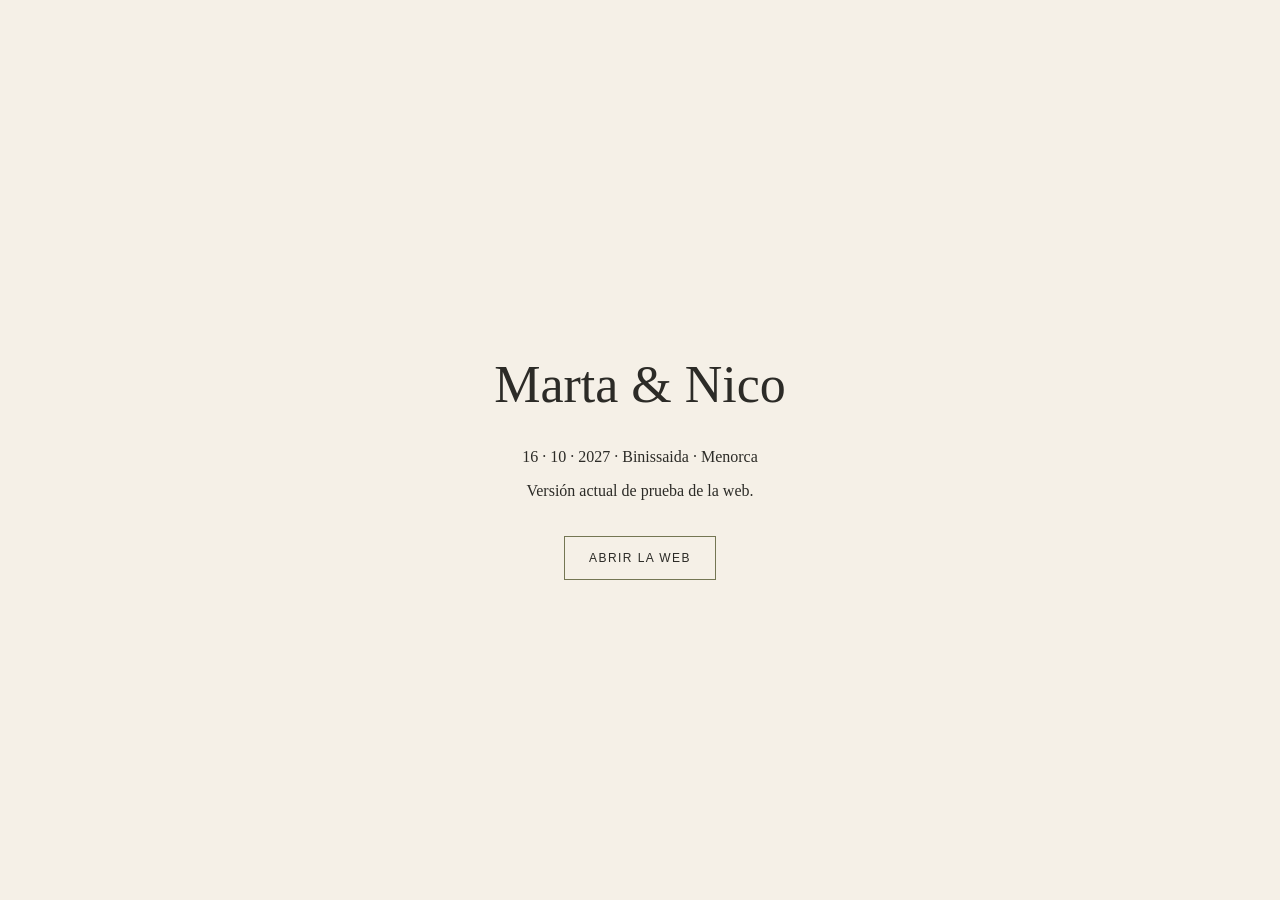
==== ABRIR_LA_WEB.html @ c7715495 "Add files via upload" ====
<!doctype html><html lang="es"><head><meta charset="utf-8"><meta name="viewport" content="width=device-width,initial-scale=1"><title>Marta & Nico · Binissaida</title><style>body{font-family:Georgia,serif;background:#f5f0e7;color:#2c2b27;display:grid;place-items:center;min-height:100vh;margin:0;text-align:center}main{max-width:650px;padding:40px}h1{font-size:52px;font-weight:400}a{display:inline-block;margin-top:20px;padding:14px 24px;border:1px solid #747653;color:#2c2b27;text-decoration:none;letter-spacing:.12em;font:12px Arial,sans-serif}</style></head><body><main><h1>Marta & Nico</h1><p>16 · 10 · 2027 · Binissaida · Menorca</p><p>Versión actual de prueba de la web.</p><a href="index.html">ABRIR LA WEB</a></main></body></html>
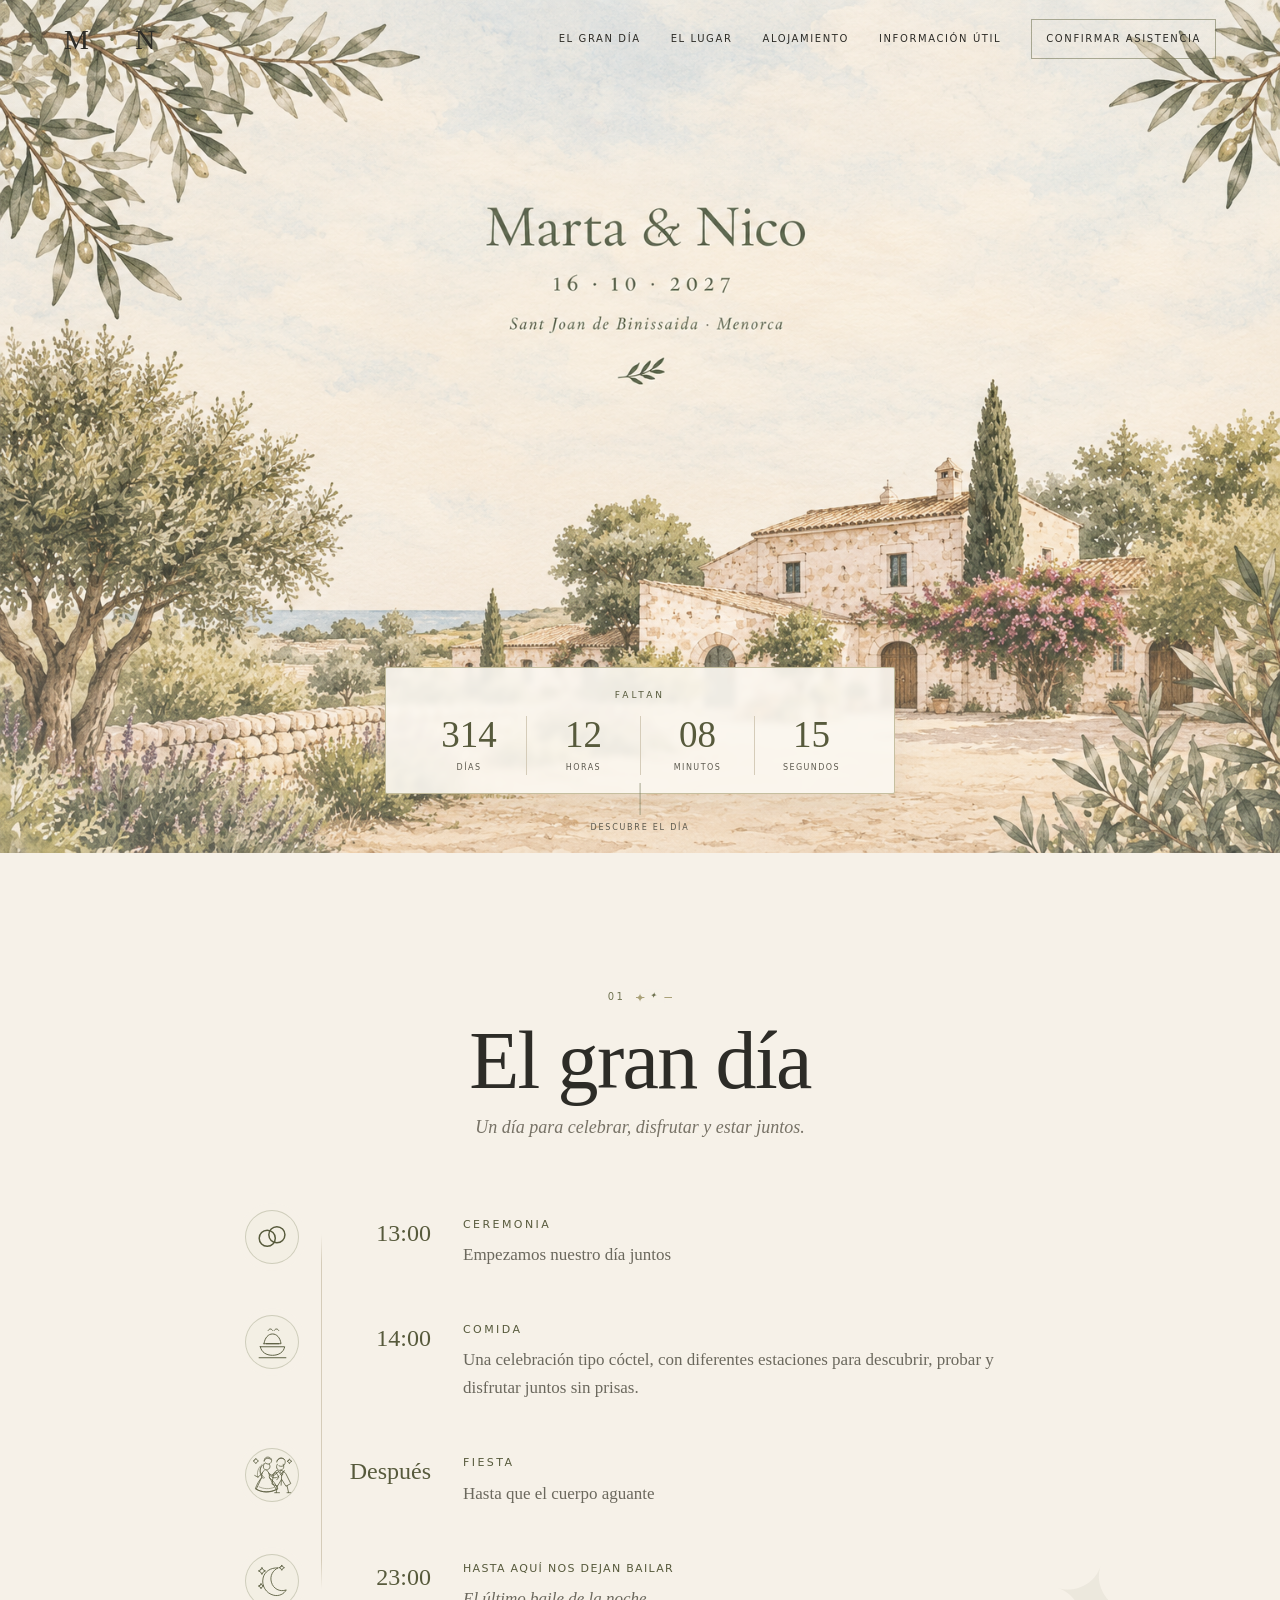
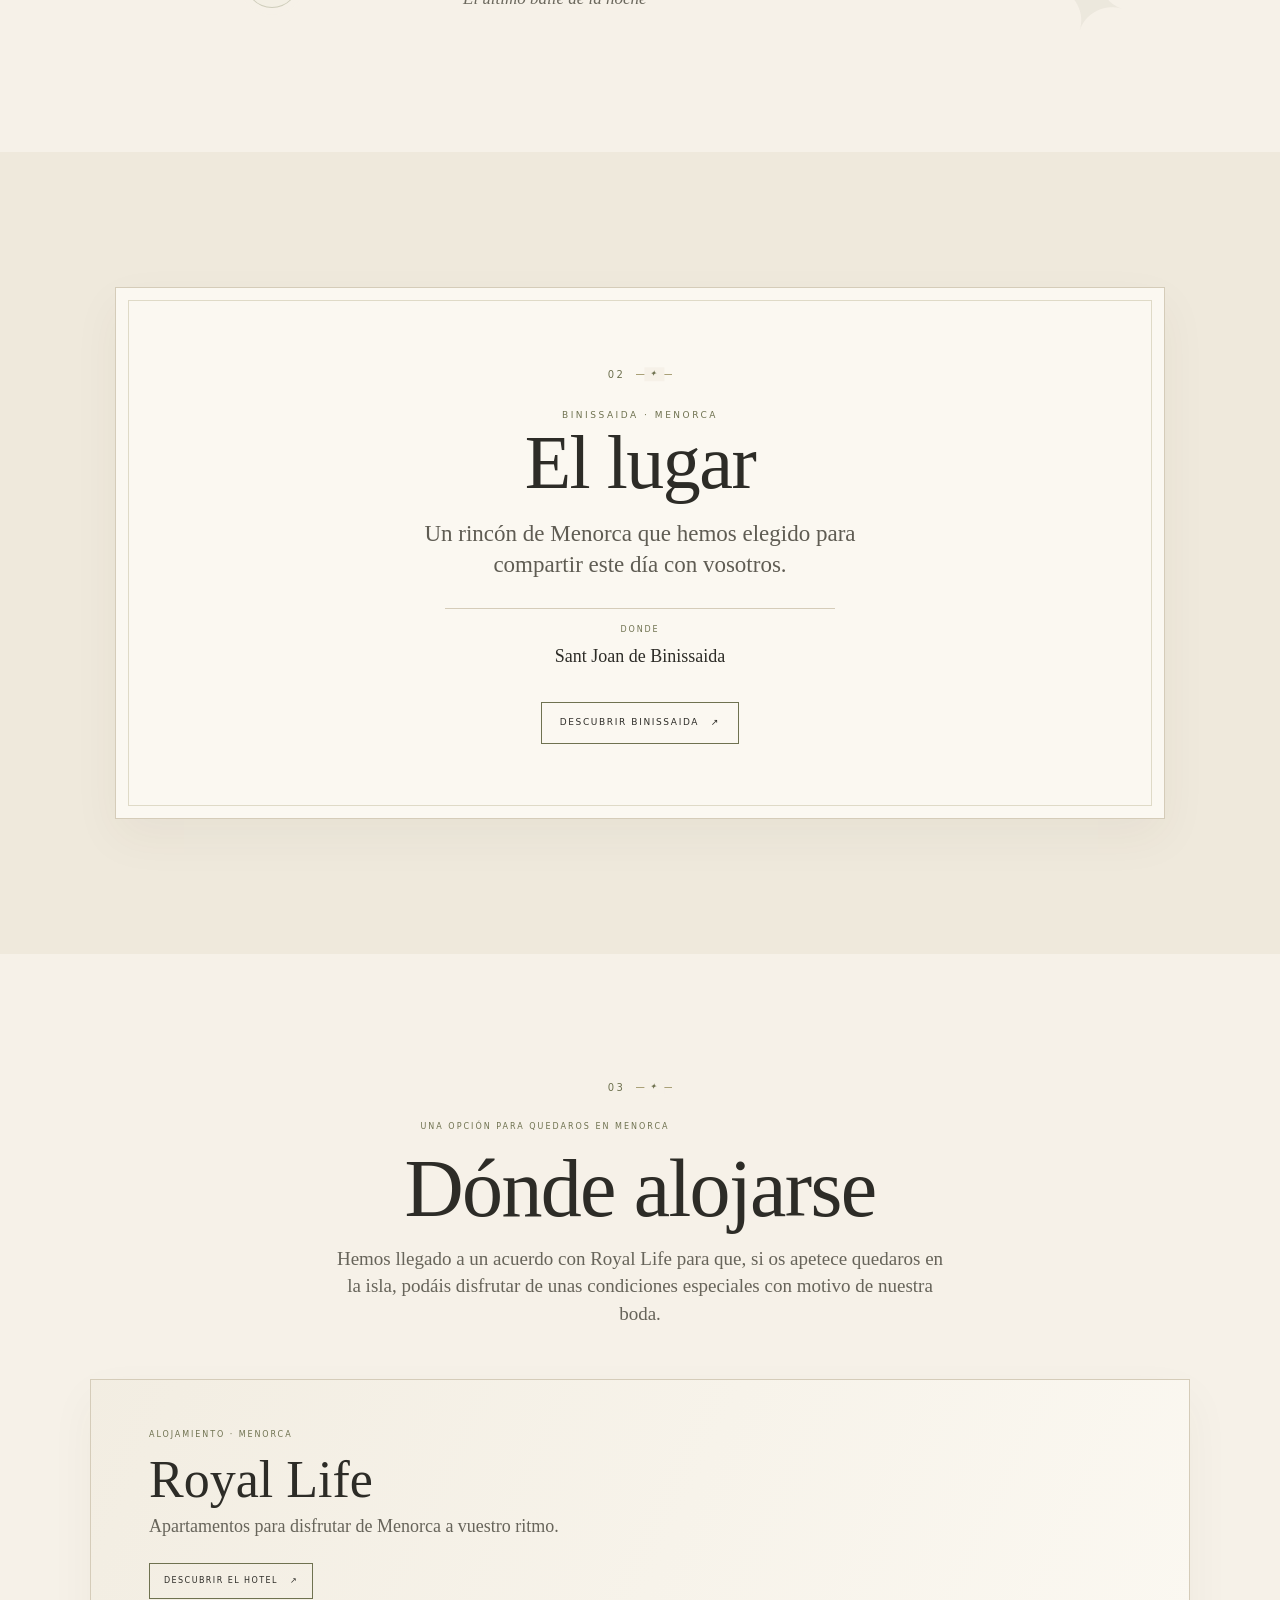
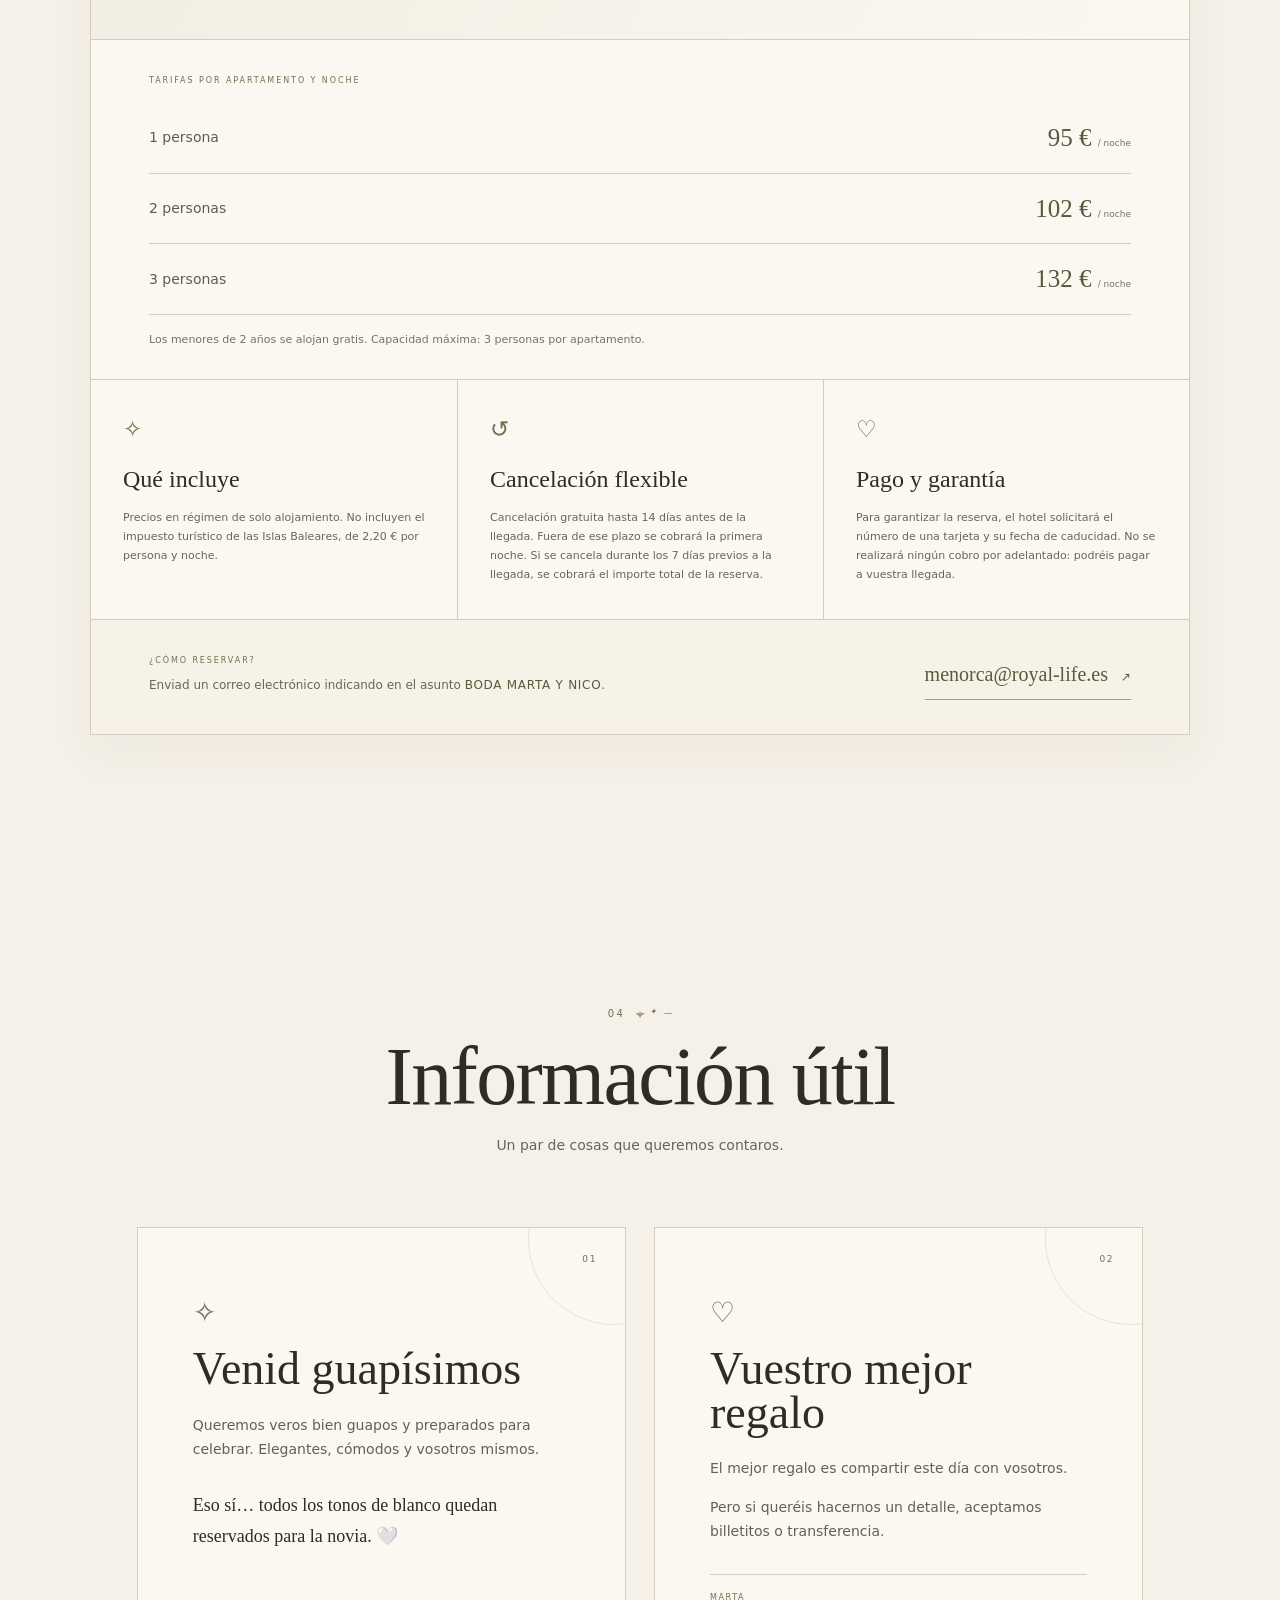
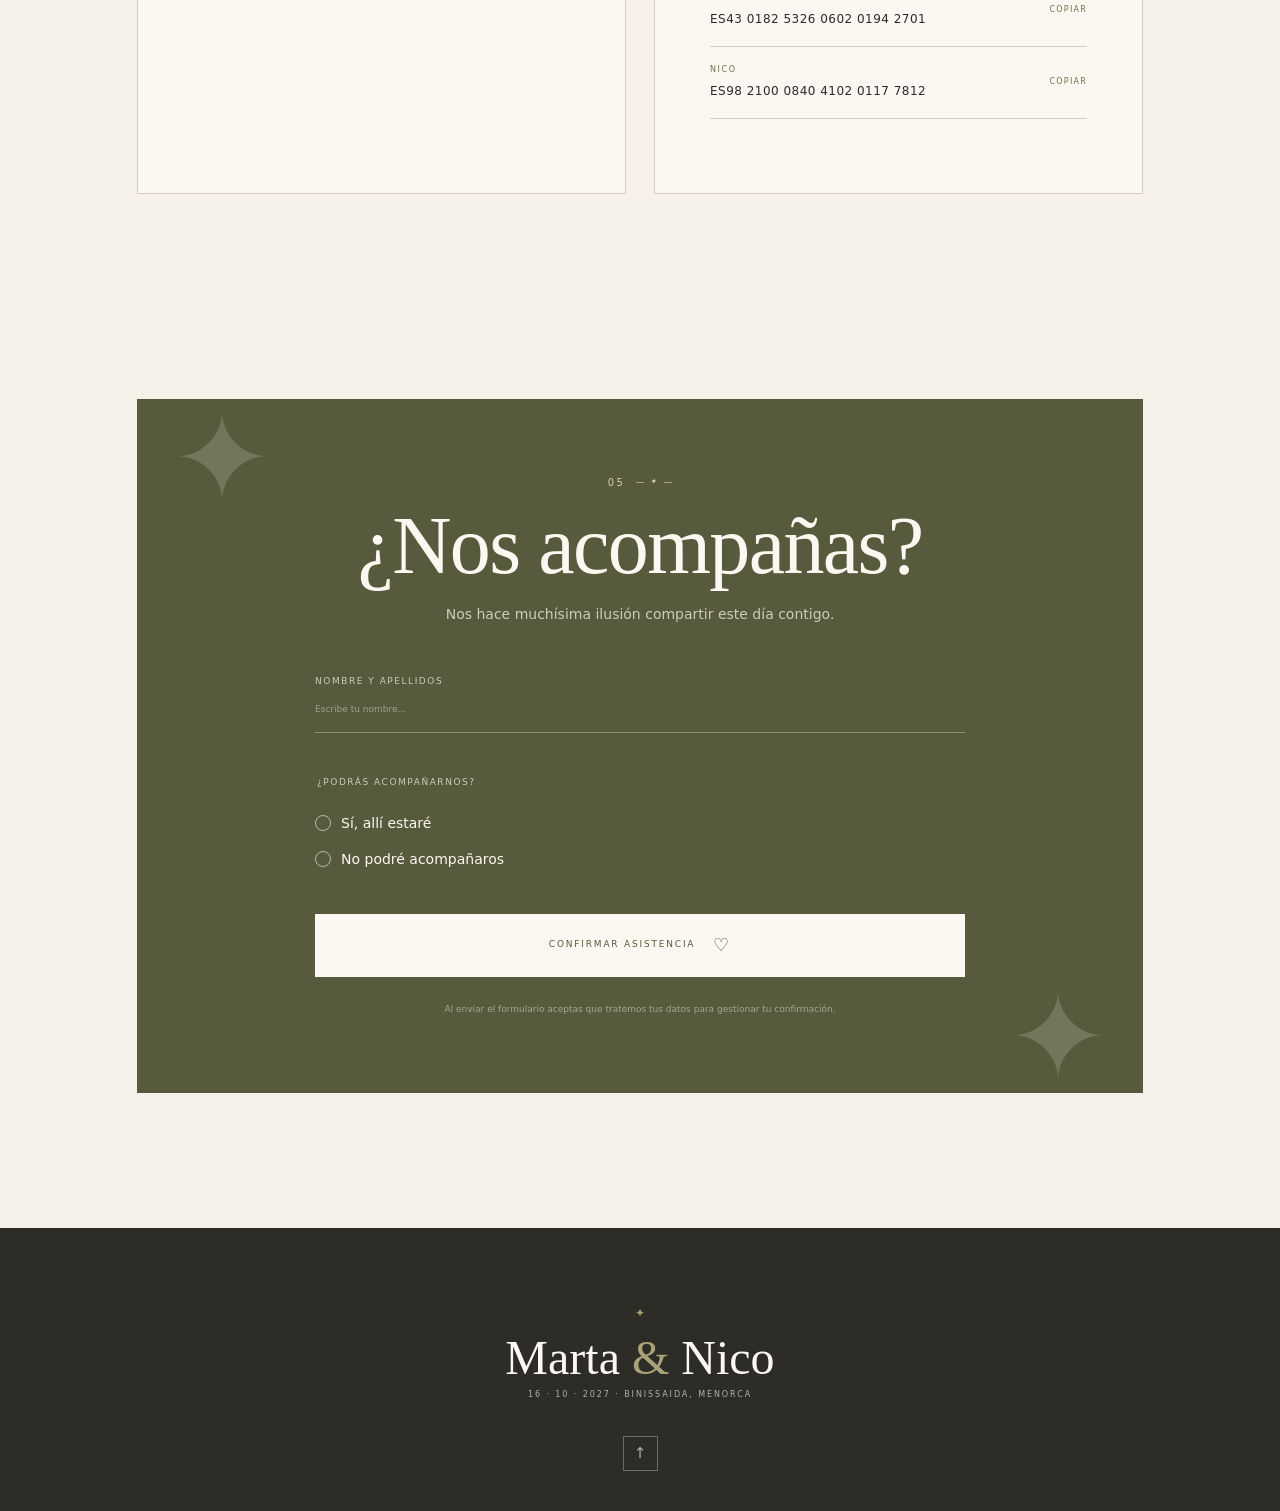
==== commit 31862913: "Add files via upload" ====
--- a/ABRIR_LA_WEB.html
+++ b/ABRIR_LA_WEB.html
@@ -1 +1 @@
-<!doctype html><html lang="es"><head><meta charset="utf-8"><meta name="viewport" content="width=device-width,initial-scale=1"><title>Marta & Nico · Binissaida</title><style>body{font-family:Georgia,serif;background:#f5f0e7;color:#2c2b27;display:grid;place-items:center;min-height:100vh;margin:0;text-align:center}main{max-width:650px;padding:40px}h1{font-size:52px;font-weight:400}a{display:inline-block;margin-top:20px;padding:14px 24px;border:1px solid #747653;color:#2c2b27;text-decoration:none;letter-spacing:.12em;font:12px Arial,sans-serif}</style></head><body><main><h1>Marta & Nico</h1><p>16 · 10 · 2027 · Binissaida · Menorca</p><p>Versión actual de prueba de la web.</p><a href="index.html">ABRIR LA WEB</a></main></body></html>+<!doctype html><html lang="es"><head><meta charset="utf-8"><meta name="viewport" content="width=device-width,initial-scale=1"><meta http-equiv="refresh" content="0; url=index.html"><title>Marta & Nico</title></head><body><p>Abriendo la web… <a href="index.html">Entrar</a></p></body></html>
